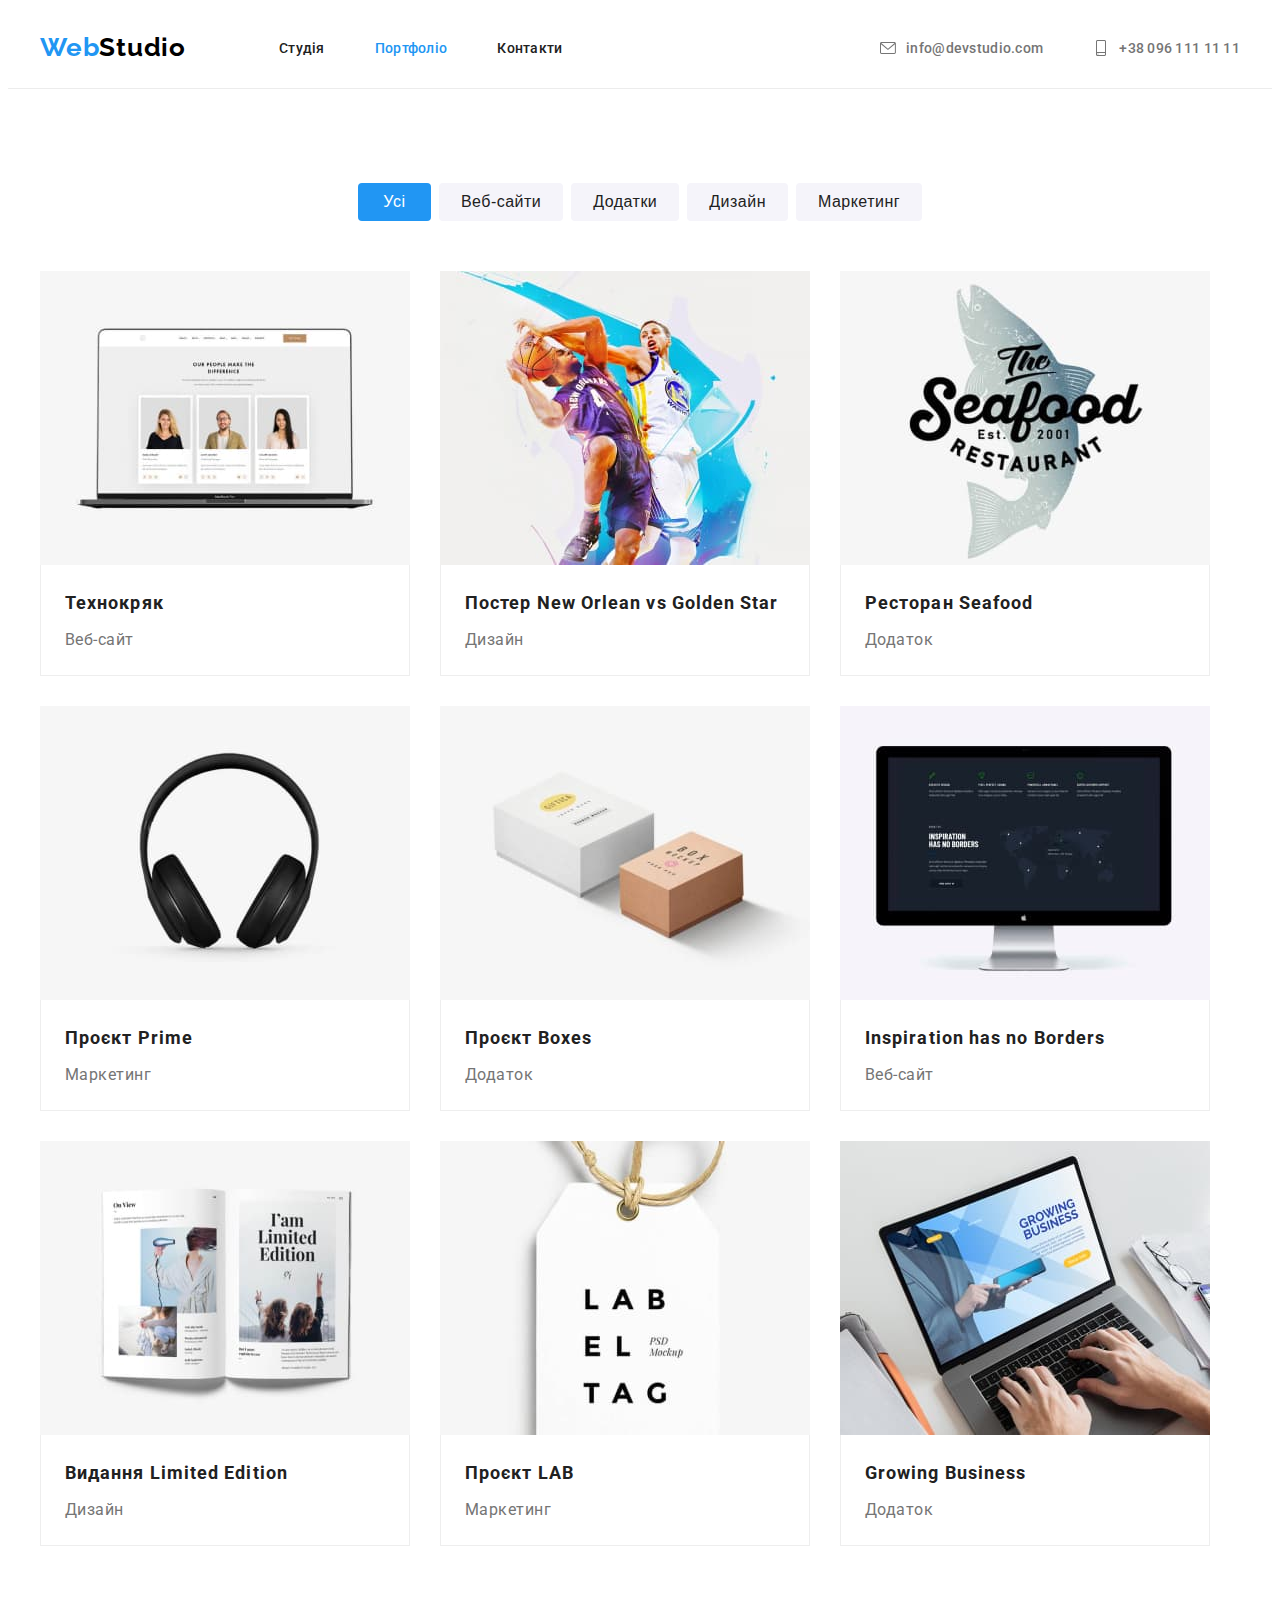
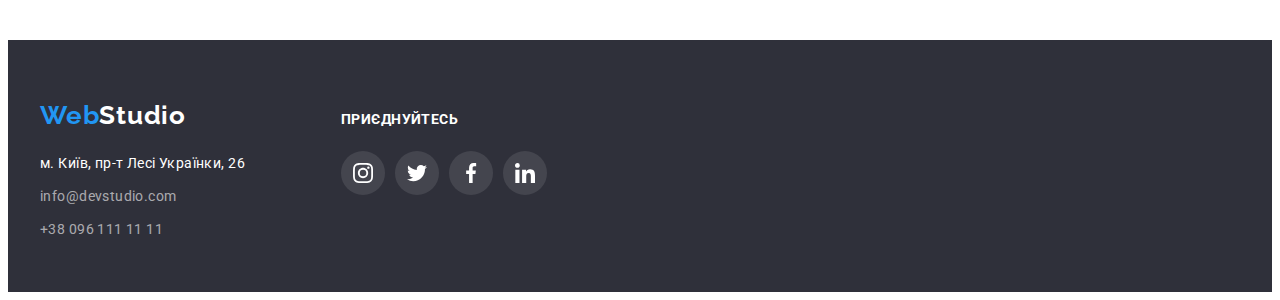
==== portfolio.html @ ddeb5792 "Initial commit" ====
<!DOCTYPE html>
<html lang="uk">
  <head>
    <meta charset="UTF-8" />
    <meta http-equiv="X-UA-Compatible" content="IE=edge" />
    <meta name="viewport" content="width=device-width, initial-scale=1.0" />
    <title>Module 01</title>
    <!--Custon styles-->
    <link rel="preconnect" href="https://fonts.googleapis.com" />
    <link rel="preconnect" href="https://fonts.gstatic.com" crossorigin />
    <link
      href="https://fonts.googleapis.com/css2?family=Raleway:wght@700&family=Roboto:wght@400;500;700;900&display=swap"
      rel="stylesheet"
    />
    <!--Normallize-->
    <link
      rel="stylesheet"
      href="https://cdnjs.cloudflare.com/ajax/libs/modern-normalize/2.0.0/modern-normalize.min.css"
      integrity="sha512-4xo8blKMVCiXpTaLzQSLSw3KFOVPWhm/TRtuPVc4WG6kUgjH6J03IBuG7JZPkcWMxJ5huwaBpOpnwYElP/m6wg=="
      crossorigin="anonymous"
      referrerpolicy="no-referrer"
    />
    <link rel="stylesheet" href="./css/styles.css" />
  </head>
  <body>
    <!--Верхня лінія-->
    <header class="header">
      <div class="container header-container">
        <a
          class="logo-header"
          href="./index.html"
          aria-label="Логотип сайту Web Studio"
        >
          Web<span class="logo-black">Studio</span>
        </a>
        <!--navigation-->
        <nav class="navigation">
          <ul class="navigation-list list">
            <li class="item-navigation">
              <a class="link-navigation-activ" href="./index.html">Студія</a>
            </li>
            <li class="item-navigation">
              <a class="link-navigation current" href="#">Портфоліо</a>
            </li>
            <li class="item-navigation">
              <a class="link-navigation" href="#">Контакти</a>
            </li>
          </ul>
        </nav>
        <!--header-gruop-->
        <ul class="list header-gruop">
          <li class="item-contacts">
            <a class="link-contacts-mail" href="mailto:info@devstudio.com">
              <svg class="contact-icon" weight="16" height="12">
                <use href="./images/sprite.svg#envelope"></use></svg >info@devstudio.com</a
             
            >
          </li>
          <li class="item-contacts phone">
            <a class="link-header-phone" href="tel:380961111111">
              <svg class="contact-icon" weight="10" height="16">
                <use href="./images/sprite.svg#smartphone"></use></svg>+38 096 111 11 11</a
              
            >
          </li>
        </ul>
      </div>
    </header>
    <main>
      <!--Пoртфоліо-->
      <section class="portfolio section">
        <div class="container">
          <!--filters-->
          <ul class="list list-filters">
            <li class="item-filters">
              <button class="btn-filters1" type="button">Усі</button>
            </li>
            <li class="item-filters">
              <button class="btn-filters" type="button">Веб-сайти</button>
            </li>
            <li class="item-filters">
              <button class="btn-filters" type="button">Додатки</button>
            </li>
            <li class="item-filters">
              <button class="btn-filters" type="button">Дизайн</button>
            </li>
            <li class="item-filters">
              <button class="btn-filters" type="button">Маркетинг</button>
            </li>
          </ul>
          <!--project-->
          <ul class="list list-project">
            <li class="gruop-item">
              <a class="link-project" href="#">
                <img
                  class="project-img"
                  src="./images/portfolio/1.1.jpg"
                  alt="Веб-сайт"
                  width="370"
                  height="294"
                />
                <div class="project-portfolio">
                  <h2 class="project-title">Технокряк</h2>
                  <p class="description-project">Веб-сайт</p>
                </div>
              </a>
            </li>
            <li class="gruop-item">
              <a class="link-project" href="#">
                <img
                  class="project-img"
                  src="./images/portfolio/2.1.jpg"
                  alt="Постер New Orlean vs Golden Star"
                  width="370"
                  height="294"
                />
                <div class="project-portfolio">
                  <h2 class="project-title">
                    Постер New Orlean vs Golden Star
                  </h2>
                  <p class="description-project">Дизайн</p>
                </div>
              </a>
            </li>
            <li class="gruop-item">
              <a class="link-project" href="#">
                <img
                  class="project-img"
                  src="./images/portfolio/3.1.jpg"
                  alt="Ресторан Seafood"
                  width="370"
                  height="294"
                />
                <div class="project-portfolio">
                  <h2 class="project-title">Ресторан Seafood</h2>
                  <p class="description-project">Додаток</p>
                </div>
              </a>
            </li>
            <li class="gruop-item">
              <a class="link-project" href="#">
                <img
                  class="project-img"
                  src="./images/portfolio/4.1.jpg"
                  alt="Проєкт Prime"
                  width="370"
                  height="294"
                />
                <div class="project-portfolio">
                  <h2 class="project-title">Проєкт Prime</h2>
                  <p class="description-project">Маркетинг</p>
                </div>
              </a>
            </li>
            <li class="gruop-item">
              <a class="link-project" href="#">
                <img
                  class="project-img"
                  src="./images/portfolio/5.1.jpg"
                  alt="Проєкт Boxes"
                  width="370"
                  height="294"
                />
                <div class="project-portfolio">
                  <h2 class="project-title">Проєкт Boxes</h2>
                  <p class="description-project">Додаток</p>
                </div>
              </a>
            </li>
            <li class="gruop-item">
              <a class="link-project" href="#">
                <img
                  class="project-img"
                  src="./images/portfolio/6.1.jpg"
                  alt="Веб-сайт"
                  width="370"
                  height="294"
                />
                <div class="project-portfolio">
                  <h2 class="project-title">Inspiration has no Borders</h2>
                  <p class="description-project">Веб-сайт</p>
                </div>
              </a>
            </li>
            <li class="gruop-item">
              <a class="link-project" href="#">
                <img
                  class="project-img"
                  src="./images/portfolio/7.1.jpg"
                  alt="Видання Limited Edition"
                  width="370"
                  height="294"
                />
                <div class="project-portfolio">
                  <h2 class="project-title">Видання Limited Edition</h2>
                  <p class="description-project">Дизайн</p>
                </div>
              </a>
            </li>
            <li class="gruop-item">
              <a class="link-project" href="#">
                <img
                  class="project-img"
                  src="./images/portfolio/8.1.jpg"
                  alt="Проєкт LAB"
                  width="370"
                  height="294"
                />
                <div class="project-portfolio">
                  <h2 class="project-title">Проєкт LAB</h2>
                  <p class="description-project">Маркетинг</p>
                </div>
              </a>
            </li>
            <li class="gruop-item">
              <a class="link-project" href="#">
                <img
                  class="project-img"
                  src="./images/portfolio/9.1.jpg"
                  alt="Growing Business"
                  width="370"
                  height="294"
                />
                <div class="project-portfolio">
                  <h2 class="project-title">Growing Business</h2>
                  <p class="description-project">Додаток</p>
                </div>
              </a>
            </li>
          </ul>
        </div>
      </section>
    </main>
    <!--Підвал-->
    <footer class="footer section">
      <div class="container">
        <div class="footer-container">
          <a
            class="logo"
            href="./index.html"
            aria-label="Логотип сайту Web Studio"
          >
            Web<span class="logo-white">Studio</span>
          </a>
          <!--contacts-->
          <address class="contact">
            <p class="contacts-footer">м. Київ, пр-т Лесі Українки, 26</p>
            <ul class="list">
              <li class="item-contacts-footer">
                <a class="link-contacts-footer" href="mailto:info@devstudio.com"
                  >info@devstudio.com
                </a>
              </li>
              <li class="item-contacts-footer">
                <a class="link-contacts-footer" href="tel:380961111111"
                  >+38 096 111 11 11</a
                >
              </li>
            </ul>
          </address>
        </div>
        <div class="footer-container">
          <h3 class="footer-title">приєднуйтесь</h3>
          <ul class="socials list">
            <li class="socials-item">
              <a
                class="socials-link link"
                href=""
                target="_blank"
                rel="noopener noreferrer"
                aria-label="іконка instagram"
              >
                <svg class="socials-icon footer-icon" width="20" heigth="20">
                  <use href="./images/sprite.svg#instagram2"></use>
                </svg>
              </a>
            </li>
            <li class="socials-item">
              <a
                class="socials-link link"
                href=""
                target="_blank"
                rel="noopener noreferrer"
                aria-label="іконка twitter"
              >
                <svg class="socials-icon footer-icon" width="20" heigth="20">
                  <use href="./images/sprite.svg#twitter1"></use>
                </svg>
              </a>
            </li>
            <li class="socials-item">
              <a
                class="socials-link link"
                href=""
                target="_blank"
                rel="noopener noreferrer"
                aria-label="іконка facebook"
              >
                <svg class="socials-icon footer-icon" width="20" heigth="20">
                  <use href="./images/sprite.svg#facebook1"></use>
                </svg>
              </a>
            </li>
            <li class="socials-item">
              <a
                class="socials-link link"
                href=""
                target="_blank"
                rel="noopener noreferrer"
                aria-label="іконка linkedin"
              >
                <svg class="socials-icon footer-icon" width="20" heigth="20">
                  <use href="./images/sprite.svg#linkedin1"></use>
                </svg>
              </a>
            </li>
          </ul>
        </div>
      </div>
    </footer>
  </body>
</html>
---- css/styles.css ----
:root {
  --font-family: "Roboto", sans-serif;
  --second-family: "Raleway", sans-serif;
  --blue--: #2196f3;
  --grey--: #2f303a;
  --bleak-grey-text--: #212121;
  --white--: #fff;
}

body {
  font-family: "Roboto", sans-serif;
  font-weight: 400;
  font-size: 14px;
  line-height: 1.71429;
  letter-spacing: 0.03em;
  color: #757575;
  background: #fff;
}

h1,
h2,
h3,
h4,
h5,
h6,
p {
  margin: 0;
}

ul,
ol {
  list-style: none;
  padding: 0;
  margin: 0;
}

a {
  text-decoration: none;
}

img {
  display: block;
}

.container {
  width: 1200px;
  padding-left: 15px;
  padding-right: 15px;

  margin-left: auto;
  margin-right: auto;
}

/*Верхня лінія*/

.header {
  border-bottom: 1px solid #ececec;
}

.header-container {
  display: flex;
  align-items: center;
  height: 80px;
}

.logo-header {
  align-items: center;
  margin-right: 93px;
}

.logo,
.logo-header {
  font-family: "Raleway", sans-serif;
  font-weight: 700;
  font-size: 26px;
  letter-spacing: 0.03em;
  line-height: 31px;
  color: var(--blue--);
  text-decoration: none;
  padding-top: 24px;
  padding-bottom: 25px;
  outline: none;
}

.logo-black {
  color: #000;
}

.logo-white {
  color: var(--white--);
}

.list {
  list-style: none;
  padding: 0;
  margin: 0;
}

.navigation-list {
  display: flex;
}

.item-navigation {
  display: block;
  margin-right: 50px;
}

.item-navigation:last-child {
  margin-right: 0;
}

.link-navigation,
.link-navigation-activ {
  font-weight: 500;
  font-size: 14px;
  letter-spacing: 0.02em;
  color: var(--bleak-grey-text--);
  text-decoration: none;
  padding-top: 32px;
  padding-bottom: 32px;
}

.link-navigation:hover,
.link-navigation:focus {
  color: var(--blue--);
}

.link-navigation-activ:active,
.link-navigation-activ:hover,
.link-navigation-activ:focus {
  color: var(--blue--);
}

.link-navigation.current {
  color: var(--blue--);
}

.link-navigation-activ.current {
  color: var(--blue--);
}

/*header-gruop*/

.header-gruop {
  display: flex;
  align-items: center;
  margin-left: auto;
}

.item-contacts {
  display: block;
  margin-right: 50px;
}

.item-contacts:last-child {
  margin-right: 0;
}

.link-contacts-mail,
.link-header-phone {
  display: flex;
  align-items: center;
  font-weight: 500;
  font-size: 14px;
  letter-spacing: 0.02em;
  color: #757575;
  text-decoration: none;
  padding-top: 32px;
  padding-bottom: 32px;
}

.link-contacts-mail:hover,
.link-contacts-mail:focus {
  color: var(--blue--);
}

.link-header-phone:hover,
.link-header-phone:focus {
  color: var(--blue--);
}

.contact-icon {
  width: 16px;
  fill: currentColor;
  margin-right: 10px;
}

/*Шапка сайту*/

.section {
  padding-top: 94px;
  padding-bottom: 94px;
}

.button {
  background: var(--grey--);
  padding-top: 200px;
  padding-bottom: 200px;
  margin-left: auto;
  margin-right: auto;

  width: 1600px;
  height: 600px;
  background-repeat: no-repeat;
  background-position: center;
  background-size: cover;
  background-image: linear-gradient(
      180deg,
      rgba(47, 48, 58, 0.4) 0%,
      rgba(130, 132, 160, 0.4) 100%
    ),
    url(../images/header/foto1.jpg);
}

.title-button {
  font-weight: 900;
  font-size: 44px;
  line-height: 1.36364;
  letter-spacing: 0.06em;
  text-transform: uppercase;
  text-align: center;
  color: var(--white--);

  width: 696px;
  height: 120px;
  margin-right: auto;
  margin-left: auto;
  margin-bottom: 30px;
}

.btn {
  display: block;
  padding: 10px, 32px;
  max-width: 230px;
  max-height: 60px;
  min-width: 216px;
  min-height: 50px;
  margin-right: auto;
  margin-left: auto;

  font-weight: 700;
  font-size: 16px;
  line-height: 1.875;
  letter-spacing: 0.06em;
  text-align: center;
  color: var(--white--);
  border-radius: 4px;
  box-shadow: 0 4px 4px 0 rgba(0, 0, 0, 0.15);
  background: #188ce8;
  cursor: pointer;
}

.btn:active {
  color: #d9d9d9;
}

/*Особливості*/
.list-feature {
  display: flex;
  width: 1170;
  height: 98;
}
.item-feature {
  width: 270px;
  justify-content: center;
  margin-right: 30px;
}
.item-feature:last-child {
  margin-right: 0;
}

.feature-group {
  display: flex;
  align-items: center;
  justify-content: center;
  border-radius: 4px;
  width: 270px;
  height: 120px;
  background: #f5f4fa;
  margin-bottom: 30px;
}

.feature-title {
  font-weight: 700;
  font-size: 14px;
  letter-spacing: 0.03em;
  text-transform: uppercase;
  color: var(--bleak-grey-text--);
  margin-bottom: 10px;
}

.description-feature {
  font-size: 14px;
  line-height: 1.71429;
  letter-spacing: 0.03em;
  color: #757575;
}

/*Чим ми займаємося*/

.section-about {
  padding-top: 0;
}

.section-title {
  font-weight: 700;
  font-size: 36px;
  letter-spacing: 0.03em;
  text-align: center;
  color: var(--bleak-grey-text--);
  margin-bottom: 50px;
}
.about-list {
  display: flex;
}

.item-about {
  justify-content: center;
  margin-right: 30px;
}

.item-about:last-child {
  margin-right: 0;
}

/*Наша команда*/

.team {
  background: #f5f4fa;
}

.team-title {
  margin-bottom: 50px;
}

.list-team {
  display: flex;
}

.item-team {
  background: #fff;
  margin-right: 30px;
  border-radius: 0 0 4px 4px;
  border-bottom: 4px var(--bleak-grey-text--);
  justify-content: center;
  box-shadow: 0 2px 1px 0 rgba(0, 0, 0, 0.2), 0 1px 1px 0 rgba(0, 0, 0, 0.14),
    0 1px 3px 0 rgba(0, 0, 0, 0.12);
}

.item-team:last-child {
  margin-right: 0;
}

.box-team {
  padding-top: 30px;
  padding-bottom: 30px;
}
.title-team {
  font-weight: 500;
  font-size: 16px;
  letter-spacing: 0.03em;
  text-align: center;
  color: var(--bleak-grey-text--);
  margin-bottom: 10px;
}

.description-team {
  margin-bottom: 16px;
  font-size: 16px;
  letter-spacing: 0.03em;
  text-align: center;
  color: #757575;
}

/*Socials icon*/

.socials {
  display: flex;
  justify-content: center;
  align-items: center;
}

.socials-item:not(:last-child) {
  margin-right: 10px;
}

.socials-link {
  display: flex;
  align-items: center;
  justify-content: center;
  width: 44px;
  height: 44px;
  background-color: #fff;
  border-radius: 50%;
}

.socials-link:hover {
  background-color: var(--blue--);
}

.socials-link:focus {
  background-color: var(--blue--);
}

.socials-icon {
  width: 20px;
  height: 20px;
  fill: #afb1b8;
}

.socials-link:hover .socials-icon,
.socials-link:hover .socials-icon {
  fill: #fff;
}

.socials-link:focus .socials-icon,
.socials-link:focus .socials-icon {
  fill: #fff;
}

/*Постійні клієнти*/

.clients-list {
  display: flex;
  align-items: center;
  justify-content: center;
}

.clients-item:not(:last-child) {
  margin-right: 30px;
}

.clients-link {
  display: flex;
  align-items: center;
  justify-content: center;
  width: 170px;
  height: 92px;
  border: 1px solid #afb1b8;
  border-radius: 4px;
}

.clients-link:hover,
.clients-link:focus {
  border-color: var(--blue--);
}

.clients-icons {
  fill: #afb1b8;
}

:focus {
  outline: none;
}

.clients-link:hover .clients-icons,
.clients-link:focus .clients-icons {
  fill: var(--blue--);
}

/*Підвал*/

.footer {
  display: flex;
  background: var(--grey--);
  padding-top: 60px;
  padding-bottom: 60px;
}

.contact {
  margin-top: 20px;
  height: 81px;
  width: 231px;
}

.contacts-footer {
  color: var(--white--);
  font-style: normal;
  margin-bottom: 9px;
}

.item-contacts-footer {
  margin-bottom: 9px;
}

.item-contacts-footer:last-child {
  margin-bottom: 0px;
}

.link-contacts-footer {
  font-size: 14px;
  font-style: normal;
  line-height: 1.71429;
  letter-spacing: 0.03em;
  color: rgba(255, 255, 255, 0.6);
  text-decoration: none;
}

.footer-title {
  font-family: "Roboto", sans-serif;
  font-weight: 700;
  font-size: 14px;
  letter-spacing: 0.03em;
  text-transform: uppercase;
  color: #fff;
  margin-bottom: 20px;
}

.footer .container {
  display: flex;
  align-items: baseline;
}

.footer-container {
  display: block;
  margin-right: 70px;
}

.footer-container:last-child {
  margin-right: 0;
}

.socials-link {
  background-color: rgba(255, 255, 255, 0.1);
}

.footer-icon {
  fill: #fff;
}

/*Пoртфоліо*/

/*filters*/

.list-filters {
  display: flex;
  justify-content: center;
  margin-bottom: 50px;
}
.portfolio .section {
  width: 1170px;
  height: 1360px;
}

.item-filters {
  margin-right: 8px;
}

.item-filters:last-child {
  margin-right: 0;
}

.btn-filters1 {
  font-weight: 500;
  font-size: 16px;
  line-height: 1.625;
  letter-spacing: 0.03em;
  text-align: center;
  color: var(--white--);
  border-radius: 4px;
  width: 73px;
  height: 38px;
  background: var(--blue--);
  cursor: pointer;
  border: none;
  padding: 6px 22px;
}

.btn-filters1:active,
.btn-filters1:hover,
.btn-filters1:focus {
  background: var(--blue--);
  box-shadow: 0 2px 2px 0 rgba(0, 0, 0, 0.12), 0 1px 2px 0 rgba(0, 0, 0, 0.08),
    0 3px 1px 0 rgba(0, 0, 0, 0.1);
}

.btn-filters {
  font-weight: 500;
  font-size: 16px;
  line-height: 1.625;
  letter-spacing: 0.03em;
  text-align: center;
  color: var(--bleak-grey-text--);
  border-radius: 4px;
  height: 38px;
  background: #f5f4fa;
  cursor: pointer;
  border: none;
  padding: 6px 22px;
}

.btn-filters:hover,
.btn-filters:focus {
  background: var(--blue--);
  color: var(--white--);
  box-shadow: 0 2px 2px 0 rgba(0, 0, 0, 0.12), 0 1px 2px 0 rgba(0, 0, 0, 0.08),
    0 3px 1px 0 rgba(0, 0, 0, 0.1);
}

/*project*/

.list-project {
  display: flex;
  flex-wrap: wrap;
  gap: 30px;
  padding: 0;
  list-style: none;
}

.gruop-item {
  flex-basis: auto;
  width: 370px;
  background: #fff;
}

.gruop-item {
  background: #fff;
}

.link-project:hover,
.link-project:focus {
  box-shadow: 1px 4px 6px 0 rgba(0, 0, 0, 0.16), 0 4px 4px 0 rgba(0, 0, 0, 0.06),
    0 1px 1px 0 rgba(0, 0, 0, 0.12);
}

.link-project {
  text-decoration: none;
  display: block;
}

.project-portfolio {
  padding: 20px 24px 20px 24px;
  border-right: 1px solid #eee;
  border-bottom: 1px solid #eee;
  border-left: 1px solid #eee;
}

.project-title {
  font-weight: 700;
  font-size: 18px;
  line-height: 2;
  letter-spacing: 0.06em;
  color: var(--bleak-grey-text--);
  text-decoration: none;
  margin-bottom: 4px;
}

.description-project {
  font-size: 16px;
  line-height: 1.875;
  letter-spacing: 0.03em;
  color: #757575;
}
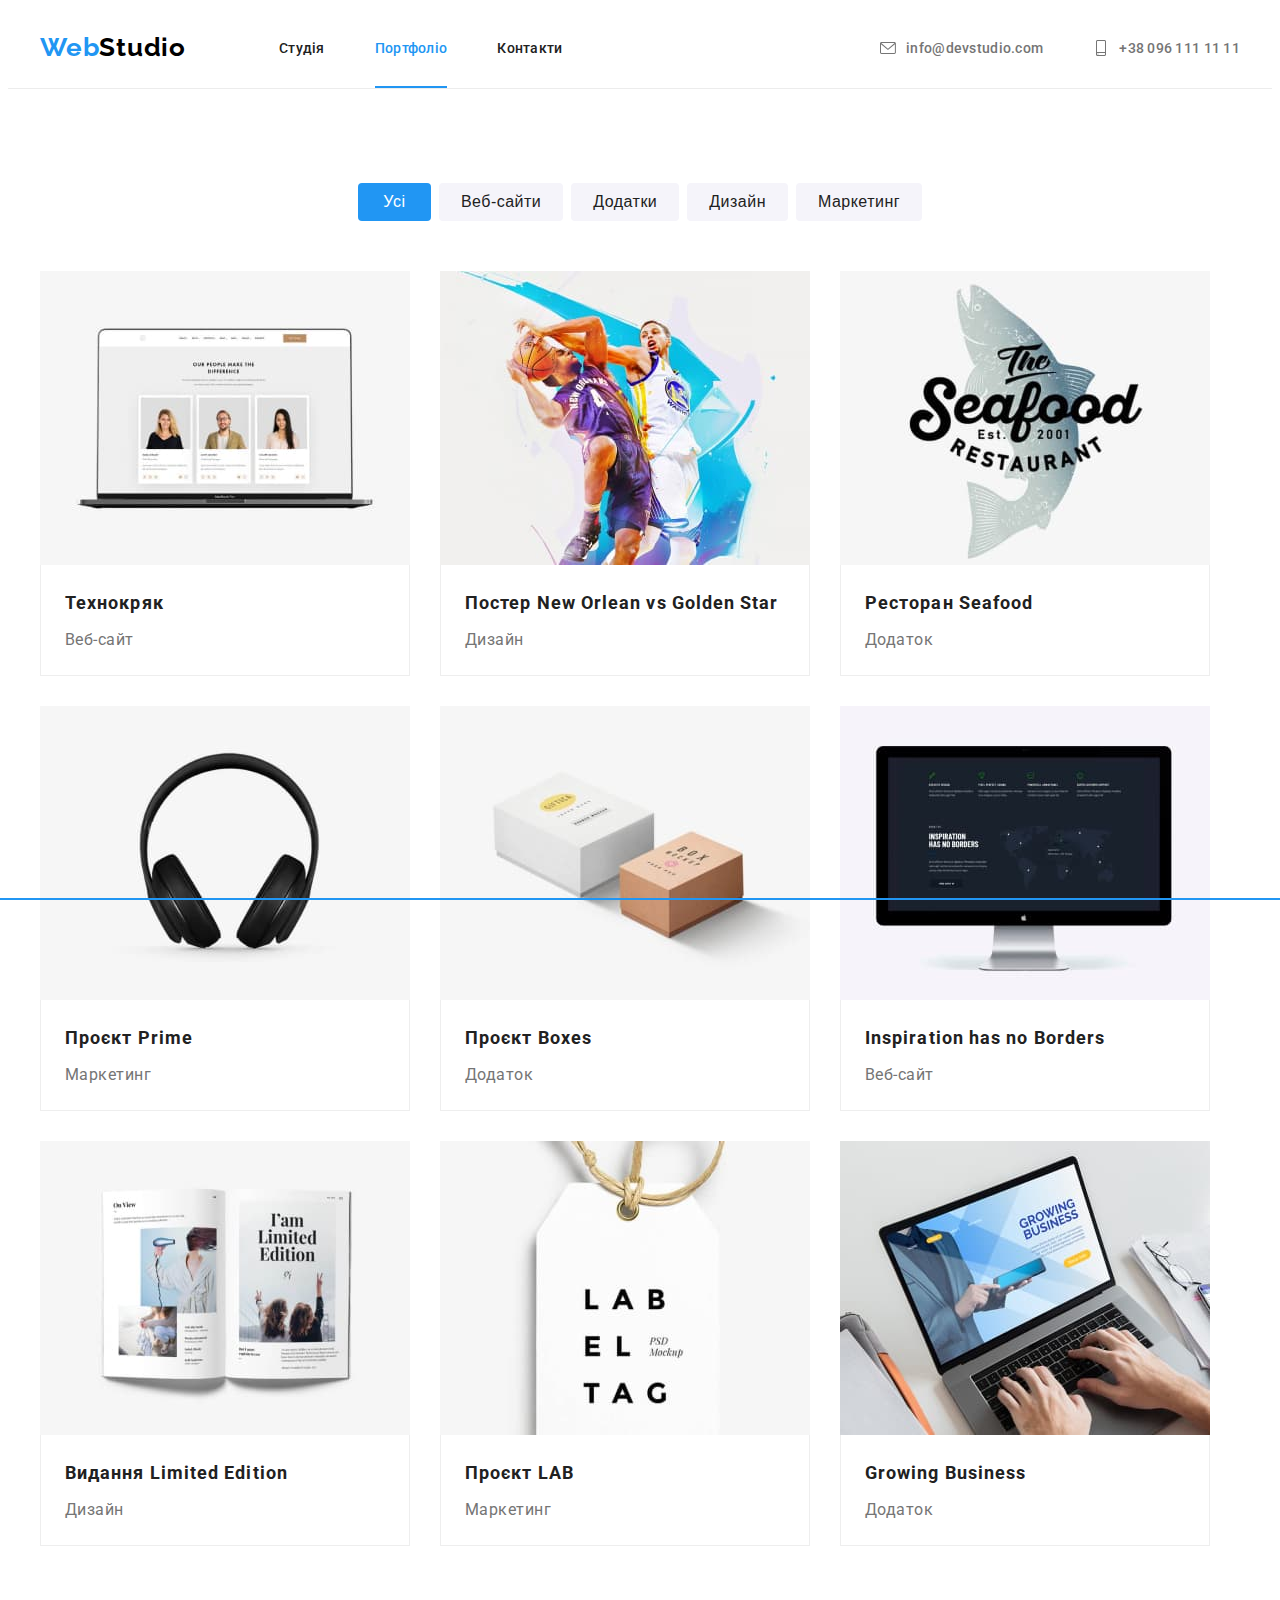
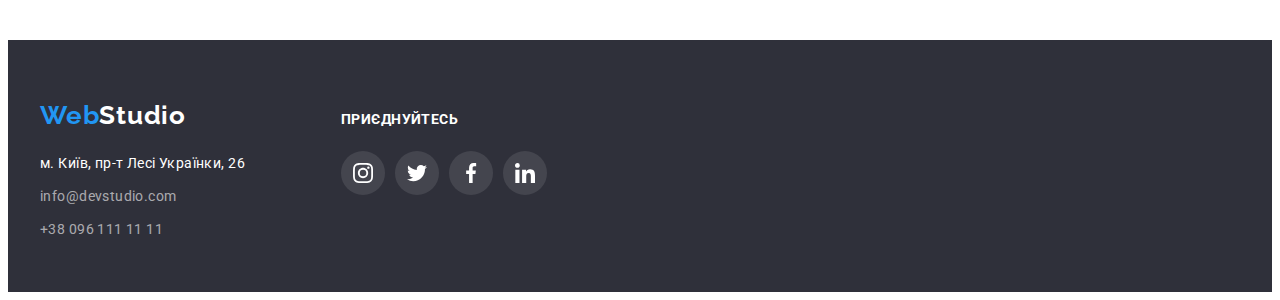
==== commit 80b24f1e: "1 list" ====
--- a/portfolio.html
+++ b/portfolio.html
@@ -37,7 +37,7 @@
         <nav class="navigation">
           <ul class="navigation-list list">
             <li class="item-navigation">
-              <a class="link-navigation-activ" href="./index.html">Студія</a>
+              <a class="link-navigation activ" href="./index.html">Студія</a>
             </li>
             <li class="item-navigation">
               <a class="link-navigation current" href="#">Портфоліо</a>
@@ -52,15 +52,15 @@
           <li class="item-contacts">
             <a class="link-contacts-mail" href="mailto:info@devstudio.com">
               <svg class="contact-icon" weight="16" height="12">
-                <use href="./images/sprite.svg#envelope"></use></svg >info@devstudio.com</a
-             
+                <use href="./images/sprite.svg#envelope"></use></svg
+              >info@devstudio.com</a
             >
           </li>
           <li class="item-contacts phone">
             <a class="link-header-phone" href="tel:380961111111">
               <svg class="contact-icon" weight="10" height="16">
-                <use href="./images/sprite.svg#smartphone"></use></svg>+38 096 111 11 11</a
-              
+                <use href="./images/sprite.svg#smartphone"></use></svg
+              >+38 096 111 11 11</a
             >
           </li>
         </ul>
--- a/css/styles.css
+++ b/css/styles.css
@@ -109,8 +109,7 @@
   margin-right: 0;
 }
 
-.link-navigation,
-.link-navigation-activ {
+.link-navigation {
   font-weight: 500;
   font-size: 14px;
   letter-spacing: 0.02em;
@@ -125,18 +124,25 @@
   color: var(--blue--);
 }
 
-.link-navigation-activ:active,
-.link-navigation-activ:hover,
-.link-navigation-activ:focus {
+.link-navigation.activ:active {
   color: var(--blue--);
 }
 
 .link-navigation.current {
+  position: relative;
+
   color: var(--blue--);
 }
 
-.link-navigation-activ.current {
-  color: var(--blue--);
+.link-navigation::after {
+  position: absolute;
+  content: "";
+  bottom: 0;
+  left: 0;
+  display: block;
+  width: 100%;
+  height: 2px;
+  background-color: var(--blue--);
 }
 
 /*header-gruop*/
@@ -254,6 +260,52 @@
   color: #d9d9d9;
 }
 
+/*Modal form*/
+
+.backdrop {
+  position: fixed;
+  top: 0;
+  left: 0;
+  width: 100%;
+  height: 100%;
+  background: rgba(0, 0, 0, 0.2);
+}
+
+.modal-wrapper {
+  position: absolute;
+  top: 50%;
+  left: 50%;
+  transform: translate(-50%, -50%);
+  border-radius: 4px;
+  width: 528px;
+  height: 581px;
+  box-shadow: 0 2px 1px 0 rgba(0, 0, 0, 0.2), 0 1px 1px 0 rgba(0, 0, 0, 0.14),
+    0 1px 3px 0 rgba(0, 0, 0, 0.12);
+  background: #fff;
+}
+
+.modal-btn {
+  position: absolute;
+  top: 8px;
+  right: 8px;
+
+  display: flex;
+  width: 30px;
+  height: 30px;
+  align-items: center;
+  justify-content: center;
+  padding: 0;
+  border-radius: 100%;
+  border: 1px solid rgba(0, 0, 0, 0.1);
+  cursor: pointer;
+}
+
+.backdrop.is-hidden {
+  opacity: 0;
+  visibility: hidden;
+  pointer-events: none;
+}
+
 /*Особливості*/
 .list-feature {
   display: flex;
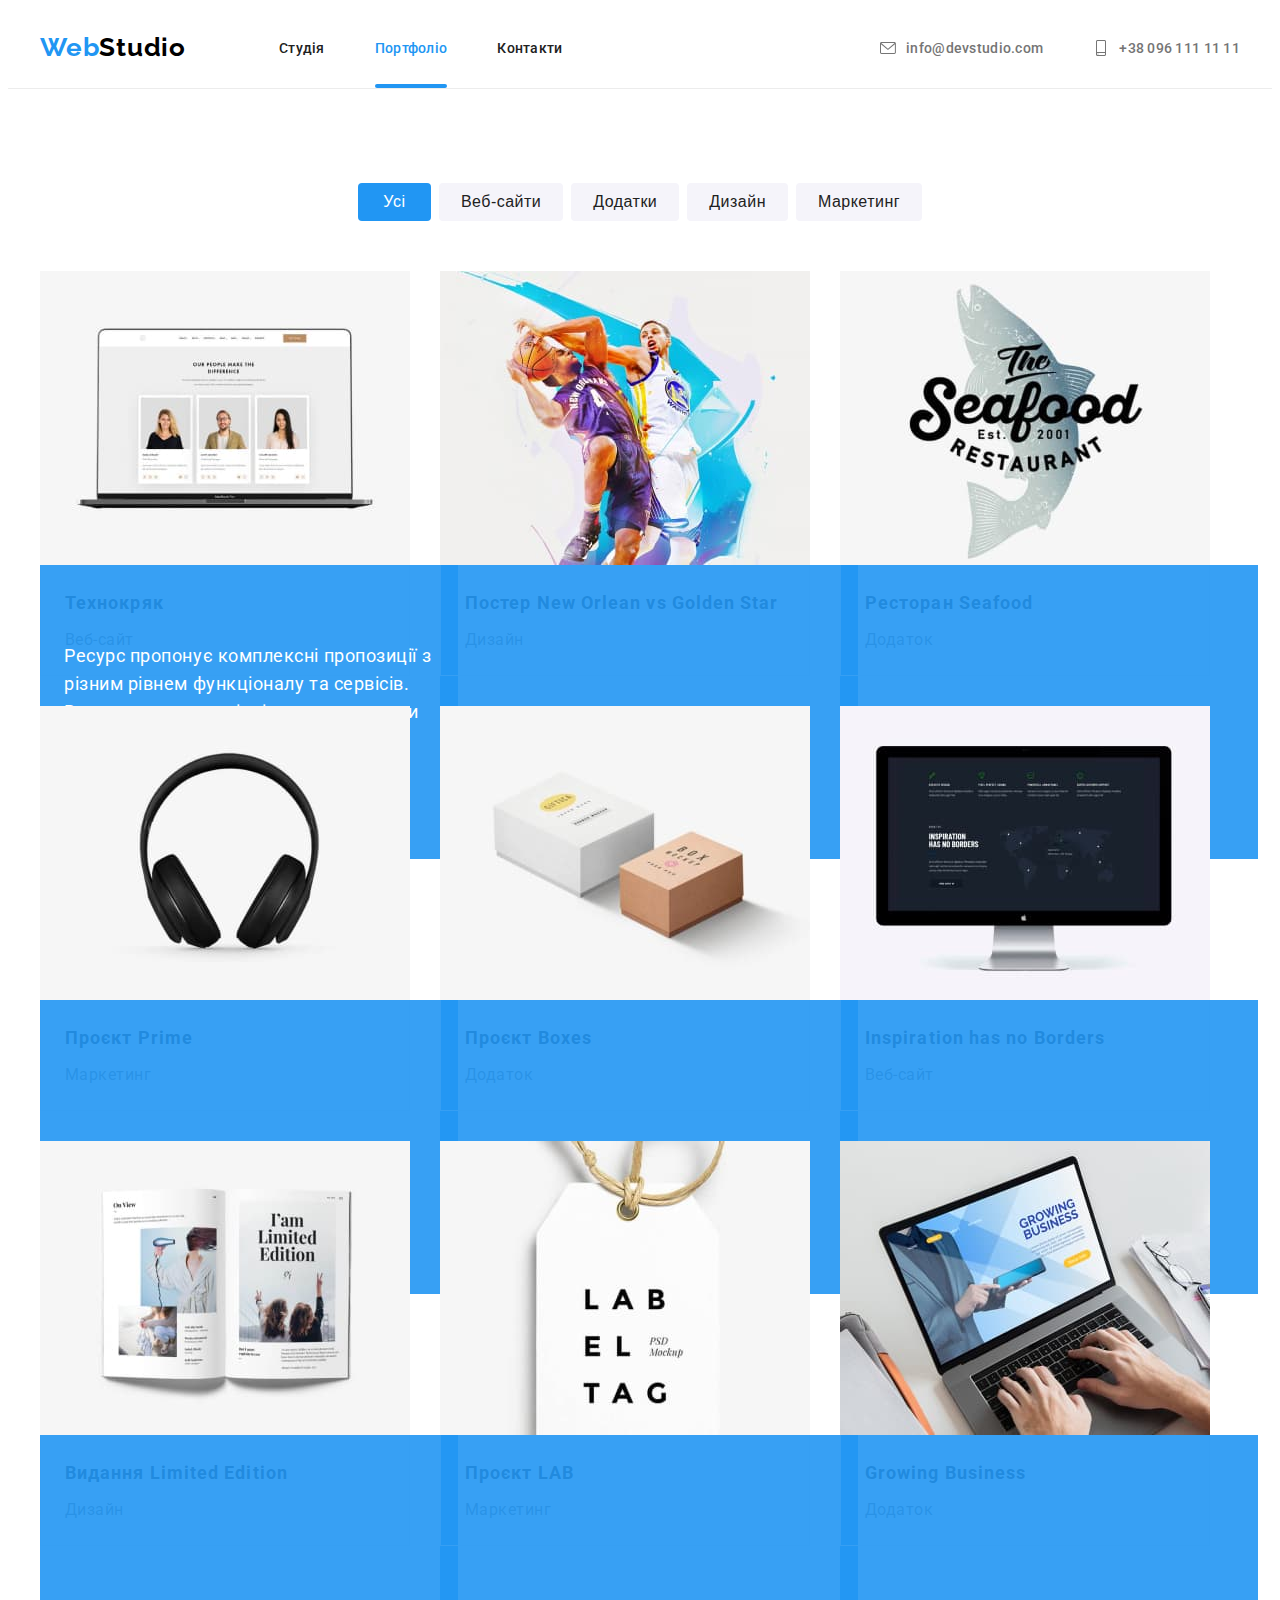
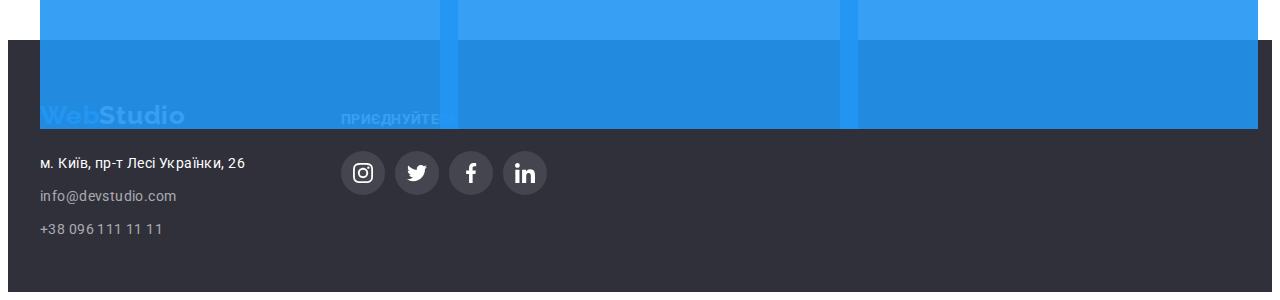
==== commit ece5bba8: "list 2" ====
--- a/portfolio.html
+++ b/portfolio.html
@@ -52,16 +52,18 @@
           <li class="item-contacts">
             <a class="link-contacts-mail" href="mailto:info@devstudio.com">
               <svg class="contact-icon" weight="16" height="12">
-                <use href="./images/sprite.svg#envelope"></use></svg
-              >info@devstudio.com</a
-            >
+                <use href="./images/sprite.svg#envelope"></use>
+              </svg>
+              info@devstudio.com
+            </a>
           </li>
           <li class="item-contacts phone">
             <a class="link-header-phone" href="tel:380961111111">
               <svg class="contact-icon" weight="10" height="16">
-                <use href="./images/sprite.svg#smartphone"></use></svg
-              >+38 096 111 11 11</a
-            >
+                <use href="./images/sprite.svg#smartphone"></use>
+              </svg>
+              +38 096 111 11 11
+            </a>
           </li>
         </ul>
       </div>
@@ -99,6 +101,11 @@
                   width="370"
                   height="294"
                 />
+                <p class="finger-description">
+                  Ресурс пропонує комплексні пропозиції з різним рівнем
+                  функціоналу та сервісів. Все це дозволить відвідувачу отримати
+                  вичерпні відомості про компанію чи приватну особу.
+                </p>
                 <div class="project-portfolio">
                   <h2 class="project-title">Технокряк</h2>
                   <p class="description-project">Веб-сайт</p>
@@ -114,6 +121,7 @@
                   width="370"
                   height="294"
                 />
+                <p class="finger-description"></p>
                 <div class="project-portfolio">
                   <h2 class="project-title">
                     Постер New Orlean vs Golden Star
@@ -131,6 +139,7 @@
                   width="370"
                   height="294"
                 />
+                <p class="finger-description"></p>
                 <div class="project-portfolio">
                   <h2 class="project-title">Ресторан Seafood</h2>
                   <p class="description-project">Додаток</p>
@@ -146,6 +155,7 @@
                   width="370"
                   height="294"
                 />
+                <p class="finger-description"></p>
                 <div class="project-portfolio">
                   <h2 class="project-title">Проєкт Prime</h2>
                   <p class="description-project">Маркетинг</p>
@@ -161,6 +171,7 @@
                   width="370"
                   height="294"
                 />
+                <p class="finger-description"></p>
                 <div class="project-portfolio">
                   <h2 class="project-title">Проєкт Boxes</h2>
                   <p class="description-project">Додаток</p>
@@ -176,6 +187,7 @@
                   width="370"
                   height="294"
                 />
+                <p class="finger-description"></p>
                 <div class="project-portfolio">
                   <h2 class="project-title">Inspiration has no Borders</h2>
                   <p class="description-project">Веб-сайт</p>
@@ -191,6 +203,7 @@
                   width="370"
                   height="294"
                 />
+                <p class="finger-description"></p>
                 <div class="project-portfolio">
                   <h2 class="project-title">Видання Limited Edition</h2>
                   <p class="description-project">Дизайн</p>
@@ -206,6 +219,7 @@
                   width="370"
                   height="294"
                 />
+                <p class="finger-description"></p>
                 <div class="project-portfolio">
                   <h2 class="project-title">Проєкт LAB</h2>
                   <p class="description-project">Маркетинг</p>
@@ -221,6 +235,7 @@
                   width="370"
                   height="294"
                 />
+                <p class="finger-description"></p>
                 <div class="project-portfolio">
                   <h2 class="project-title">Growing Business</h2>
                   <p class="description-project">Додаток</p>
@@ -318,5 +333,7 @@
         </div>
       </div>
     </footer>
+
+    <script src="./js/modal.js"></script>
   </body>
 </html>
--- a/css/styles.css
+++ b/css/styles.css
@@ -5,6 +5,11 @@
   --grey--: #2f303a;
   --bleak-grey-text--: #212121;
   --white--: #fff;
+
+  /*animations*/
+  --anim-slov: 250ms linear;
+  --anim-fasst: 400ms ease-in-out;
+  --anim-cb: cubic-bezier(0.4, 0, 0.2, 1);
 }
 
 body {
@@ -110,6 +115,7 @@
 }
 
 .link-navigation {
+  position: relative;
   font-weight: 500;
   font-size: 14px;
   letter-spacing: 0.02em;
@@ -129,19 +135,18 @@
 }
 
 .link-navigation.current {
-  position: relative;
-
   color: var(--blue--);
 }
 
-.link-navigation::after {
+.link-navigation.current::after {
   position: absolute;
   content: "";
   bottom: 0;
   left: 0;
   display: block;
   width: 100%;
-  height: 2px;
+  height: 4px;
+  border-radius: 2px;
   background-color: var(--blue--);
 }
 
@@ -202,6 +207,7 @@
   background: var(--grey--);
   padding-top: 200px;
   padding-bottom: 200px;
+
   margin-left: auto;
   margin-right: auto;
 
@@ -243,14 +249,14 @@
   min-height: 50px;
   margin-right: auto;
   margin-left: auto;
-
+  border: 0;
+  border-radius: 4px;
   font-weight: 700;
   font-size: 16px;
   line-height: 1.875;
   letter-spacing: 0.06em;
   text-align: center;
   color: var(--white--);
-  border-radius: 4px;
   box-shadow: 0 4px 4px 0 rgba(0, 0, 0, 0.15);
   background: #188ce8;
   cursor: pointer;
@@ -269,6 +275,8 @@
   width: 100%;
   height: 100%;
   background: rgba(0, 0, 0, 0.2);
+
+  transition: opacity var(--anim-fasst), visibility var(--anim-fasst);
 }
 
 .modal-wrapper {
@@ -282,6 +290,8 @@
   box-shadow: 0 2px 1px 0 rgba(0, 0, 0, 0.2), 0 1px 1px 0 rgba(0, 0, 0, 0.14),
     0 1px 3px 0 rgba(0, 0, 0, 0.12);
   background: #fff;
+
+  transition: transform 300ms ease-in-out 200ms, opacity 300ms ease-in-out 200ms;
 }
 
 .modal-btn {
@@ -304,6 +314,16 @@
   opacity: 0;
   visibility: hidden;
   pointer-events: none;
+}
+
+.backdrop.is-hidden .modal-wrapper {
+  transform: translate(-50%, -50%) scale(0.4);
+  opacity: 0;
+}
+
+.backdrop .modal-wrapper {
+  transform: translate(-50%, -50%) scale(1);
+  opacity: 1;
 }
 
 /*Особливості*/
@@ -367,12 +387,33 @@
 }
 
 .item-about {
+  position: relative;
   justify-content: center;
   margin-right: 30px;
 }
 
 .item-about:last-child {
   margin-right: 0;
+}
+
+.label-about {
+  position: absolute;
+  content: "";
+  width: 370px;
+  height: 70px;
+  bottom: 0;
+  left: 0;
+  background: rgba(47, 48, 58, 0.8);
+  display: flex;
+  align-items: center;
+  justify-content: center;
+  font-family: "Roboto", sans-serif;
+  font-weight: 700;
+  font-size: 14px;
+  letter-spacing: 0.03em;
+  text-transform: uppercase;
+  text-align: center;
+  color: #fff;
 }
 
 /*Наша команда*/
@@ -674,10 +715,46 @@
   box-shadow: 1px 4px 6px 0 rgba(0, 0, 0, 0.16), 0 4px 4px 0 rgba(0, 0, 0, 0.06),
     0 1px 1px 0 rgba(0, 0, 0, 0.12);
 }
+.gruop-item:hover .finger-description {
+  transform: translateY(0);
+}
 
 .link-project {
+  position: relative;
+
   text-decoration: none;
   display: block;
+}
+
+.project-img {
+  overflow: hidden;
+}
+
+.finger-description {
+  position: absolute;
+
+  top: 0;
+  left: 0;
+
+  display: flex;
+  align-items: center;
+  justify-content: center;
+  width: 370px;
+  height: 294px;
+  background: rgba(33, 150, 243, 0.9);
+
+  font-family: "Roboto", sans-serif;
+  font-weight: 400;
+  font-size: 18px;
+  line-height: 1.55556;
+  letter-spacing: 0.03em;
+  color: #fff;
+
+  padding-left: 24px;
+  padding-right: 24px;
+
+  transform: translateY(100%);
+  transition: transform var(--anim-slov);
 }
 
 .project-portfolio {
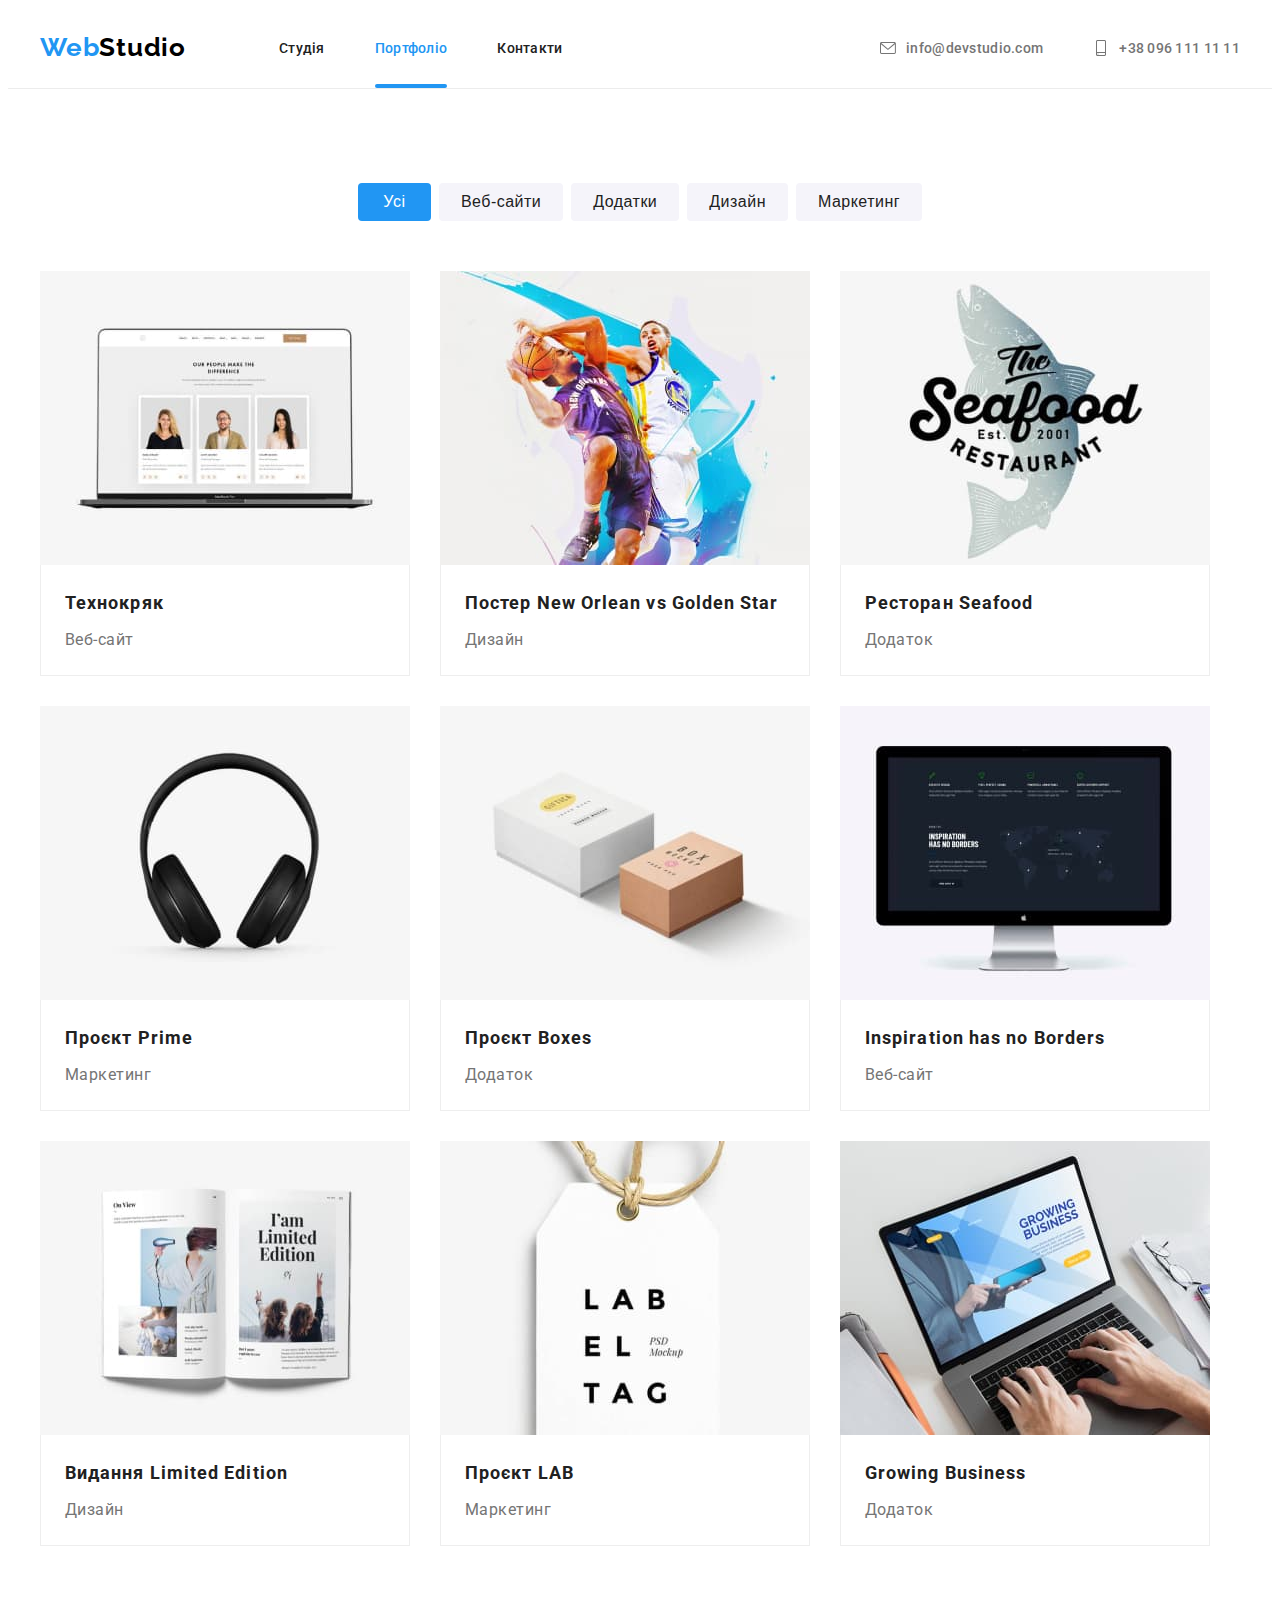
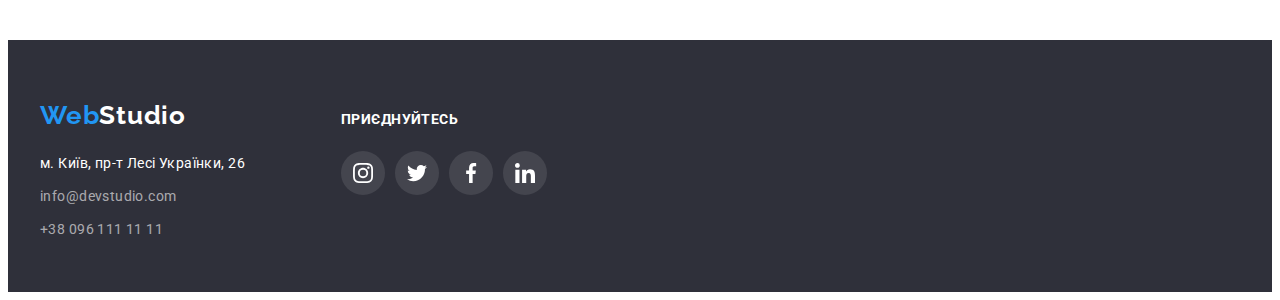
==== commit d80cf72d: "list 3" ====
--- a/portfolio.html
+++ b/portfolio.html
@@ -94,18 +94,20 @@
           <ul class="list list-project">
             <li class="gruop-item">
               <a class="link-project" href="#">
-                <img
-                  class="project-img"
-                  src="./images/portfolio/1.1.jpg"
-                  alt="Веб-сайт"
-                  width="370"
-                  height="294"
-                />
-                <p class="finger-description">
-                  Ресурс пропонує комплексні пропозиції з різним рівнем
-                  функціоналу та сервісів. Все це дозволить відвідувачу отримати
-                  вичерпні відомості про компанію чи приватну особу.
-                </p>
+                <div class="finger-project">
+                  <img
+                    class="project-img"
+                    src="./images/portfolio/1.1.jpg"
+                    alt="Веб-сайт"
+                    width="370"
+                    height="294"
+                  />
+                  <p class="finger-description">
+                    Ресурс пропонує комплексні пропозиції з різним рівнем
+                    функціоналу та сервісів. Все це дозволить відвідувачу
+                    отримати вичерпні відомості про компанію чи приватну особу.
+                  </p>
+                </div>
                 <div class="project-portfolio">
                   <h2 class="project-title">Технокряк</h2>
                   <p class="description-project">Веб-сайт</p>
@@ -114,14 +116,20 @@
             </li>
             <li class="gruop-item">
               <a class="link-project" href="#">
-                <img
-                  class="project-img"
-                  src="./images/portfolio/2.1.jpg"
-                  alt="Постер New Orlean vs Golden Star"
-                  width="370"
-                  height="294"
-                />
-                <p class="finger-description"></p>
+                <div class="finger-project">
+                  <img
+                    class="project-img"
+                    src="./images/portfolio/2.1.jpg"
+                    alt="Постер New Orlean vs Golden Star"
+                    width="370"
+                    height="294"
+                  />
+                  <p class="finger-description">
+                    Ресурс пропонує комплексні пропозиції з різним рівнем
+                    функціоналу та сервісів. Все це дозволить відвідувачу
+                    отримати вичерпні відомості про компанію чи приватну особу.
+                  </p>
+                </div>
                 <div class="project-portfolio">
                   <h2 class="project-title">
                     Постер New Orlean vs Golden Star
@@ -132,14 +140,20 @@
             </li>
             <li class="gruop-item">
               <a class="link-project" href="#">
-                <img
-                  class="project-img"
-                  src="./images/portfolio/3.1.jpg"
-                  alt="Ресторан Seafood"
-                  width="370"
-                  height="294"
-                />
-                <p class="finger-description"></p>
+                <div class="finger-project">
+                  <img
+                    class="project-img"
+                    src="./images/portfolio/3.1.jpg"
+                    alt="Ресторан Seafood"
+                    width="370"
+                    height="294"
+                  />
+                  <p class="finger-description">
+                    Ресурс пропонує комплексні пропозиції з різним рівнем
+                    функціоналу та сервісів. Все це дозволить відвідувачу
+                    отримати вичерпні відомості про компанію чи приватну особу.
+                  </p>
+                </div>
                 <div class="project-portfolio">
                   <h2 class="project-title">Ресторан Seafood</h2>
                   <p class="description-project">Додаток</p>
@@ -148,14 +162,20 @@
             </li>
             <li class="gruop-item">
               <a class="link-project" href="#">
-                <img
-                  class="project-img"
-                  src="./images/portfolio/4.1.jpg"
-                  alt="Проєкт Prime"
-                  width="370"
-                  height="294"
-                />
-                <p class="finger-description"></p>
+                <div class="finger-project">
+                  <img
+                    class="project-img"
+                    src="./images/portfolio/4.1.jpg"
+                    alt="Проєкт Prime"
+                    width="370"
+                    height="294"
+                  />
+                  <p class="finger-description">
+                    Ресурс пропонує комплексні пропозиції з різним рівнем
+                    функціоналу та сервісів. Все це дозволить відвідувачу
+                    отримати вичерпні відомості про компанію чи приватну особу.
+                  </p>
+                </div>
                 <div class="project-portfolio">
                   <h2 class="project-title">Проєкт Prime</h2>
                   <p class="description-project">Маркетинг</p>
@@ -164,14 +184,20 @@
             </li>
             <li class="gruop-item">
               <a class="link-project" href="#">
-                <img
-                  class="project-img"
-                  src="./images/portfolio/5.1.jpg"
-                  alt="Проєкт Boxes"
-                  width="370"
-                  height="294"
-                />
-                <p class="finger-description"></p>
+                <div class="finger-project">
+                  <img
+                    class="project-img"
+                    src="./images/portfolio/5.1.jpg"
+                    alt="Проєкт Boxes"
+                    width="370"
+                    height="294"
+                  />
+                  <p class="finger-description">
+                    Ресурс пропонує комплексні пропозиції з різним рівнем
+                    функціоналу та сервісів. Все це дозволить відвідувачу
+                    отримати вичерпні відомості про компанію чи приватну особу.
+                  </p>
+                </div>
                 <div class="project-portfolio">
                   <h2 class="project-title">Проєкт Boxes</h2>
                   <p class="description-project">Додаток</p>
@@ -180,14 +206,20 @@
             </li>
             <li class="gruop-item">
               <a class="link-project" href="#">
-                <img
-                  class="project-img"
-                  src="./images/portfolio/6.1.jpg"
-                  alt="Веб-сайт"
-                  width="370"
-                  height="294"
-                />
-                <p class="finger-description"></p>
+                <div class="finger-project">
+                  <img
+                    class="project-img"
+                    src="./images/portfolio/6.1.jpg"
+                    alt="Веб-сайт"
+                    width="370"
+                    height="294"
+                  />
+                  <p class="finger-description">
+                    Ресурс пропонує комплексні пропозиції з різним рівнем
+                    функціоналу та сервісів. Все це дозволить відвідувачу
+                    отримати вичерпні відомості про компанію чи приватну особу.
+                  </p>
+                </div>
                 <div class="project-portfolio">
                   <h2 class="project-title">Inspiration has no Borders</h2>
                   <p class="description-project">Веб-сайт</p>
@@ -196,14 +228,20 @@
             </li>
             <li class="gruop-item">
               <a class="link-project" href="#">
-                <img
-                  class="project-img"
-                  src="./images/portfolio/7.1.jpg"
-                  alt="Видання Limited Edition"
-                  width="370"
-                  height="294"
-                />
-                <p class="finger-description"></p>
+                <div class="finger-project">
+                  <img
+                    class="project-img"
+                    src="./images/portfolio/7.1.jpg"
+                    alt="Видання Limited Edition"
+                    width="370"
+                    height="294"
+                  />
+                  <p class="finger-description">
+                    Ресурс пропонує комплексні пропозиції з різним рівнем
+                    функціоналу та сервісів. Все це дозволить відвідувачу
+                    отримати вичерпні відомості про компанію чи приватну особу.
+                  </p>
+                </div>
                 <div class="project-portfolio">
                   <h2 class="project-title">Видання Limited Edition</h2>
                   <p class="description-project">Дизайн</p>
@@ -212,14 +250,20 @@
             </li>
             <li class="gruop-item">
               <a class="link-project" href="#">
-                <img
-                  class="project-img"
-                  src="./images/portfolio/8.1.jpg"
-                  alt="Проєкт LAB"
-                  width="370"
-                  height="294"
-                />
-                <p class="finger-description"></p>
+                <div class="finger-project">
+                  <img
+                    class="project-img"
+                    src="./images/portfolio/8.1.jpg"
+                    alt="Проєкт LAB"
+                    width="370"
+                    height="294"
+                  />
+                  <p class="finger-description">
+                    Ресурс пропонує комплексні пропозиції з різним рівнем
+                    функціоналу та сервісів. Все це дозволить відвідувачу
+                    отримати вичерпні відомості про компанію чи приватну особу.
+                  </p>
+                </div>
                 <div class="project-portfolio">
                   <h2 class="project-title">Проєкт LAB</h2>
                   <p class="description-project">Маркетинг</p>
@@ -228,14 +272,20 @@
             </li>
             <li class="gruop-item">
               <a class="link-project" href="#">
-                <img
-                  class="project-img"
-                  src="./images/portfolio/9.1.jpg"
-                  alt="Growing Business"
-                  width="370"
-                  height="294"
-                />
-                <p class="finger-description"></p>
+                <div class="finger-project">
+                  <img
+                    class="project-img"
+                    src="./images/portfolio/9.1.jpg"
+                    alt="Growing Business"
+                    width="370"
+                    height="294"
+                  />
+                  <p class="finger-description">
+                    Ресурс пропонує комплексні пропозиції з різним рівнем
+                    функціоналу та сервісів. Все це дозволить відвідувачу
+                    отримати вичерпні відомості про компанію чи приватну особу.
+                  </p>
+                </div>
                 <div class="project-portfolio">
                   <h2 class="project-title">Growing Business</h2>
                   <p class="description-project">Додаток</p>
--- a/css/styles.css
+++ b/css/styles.css
@@ -7,7 +7,7 @@
   --white--: #fff;
 
   /*animations*/
-  --anim-slov: 250ms linear;
+  --anim-slov: 250ms cubic-bezier(0.4, 0, 0.2, 1);
   --anim-fasst: 400ms ease-in-out;
   --anim-cb: cubic-bezier(0.4, 0, 0.2, 1);
 }
@@ -404,9 +404,11 @@
   bottom: 0;
   left: 0;
   background: rgba(47, 48, 58, 0.8);
-  display: flex;
-  align-items: center;
-  justify-content: center;
+
+  display: flex;
+  align-items: center;
+  justify-content: center;
+
   font-family: "Roboto", sans-serif;
   font-weight: 700;
   font-size: 14px;
@@ -720,27 +722,31 @@
 }
 
 .link-project {
-  position: relative;
-
   text-decoration: none;
   display: block;
 }
 
+.finger-project {
+  position: relative;
+  overflow: hidden;
+}
+
 .project-img {
-  overflow: hidden;
+  display: flex;
 }
 
 .finger-description {
   position: absolute;
+  content: "";
 
   top: 0;
   left: 0;
-
-  display: flex;
-  align-items: center;
-  justify-content: center;
-  width: 370px;
-  height: 294px;
+  display: flex;
+  align-items: center;
+  justify-content: center;
+
+  width: 100%;
+  height: 100%;
   background: rgba(33, 150, 243, 0.9);
 
   font-family: "Roboto", sans-serif;
